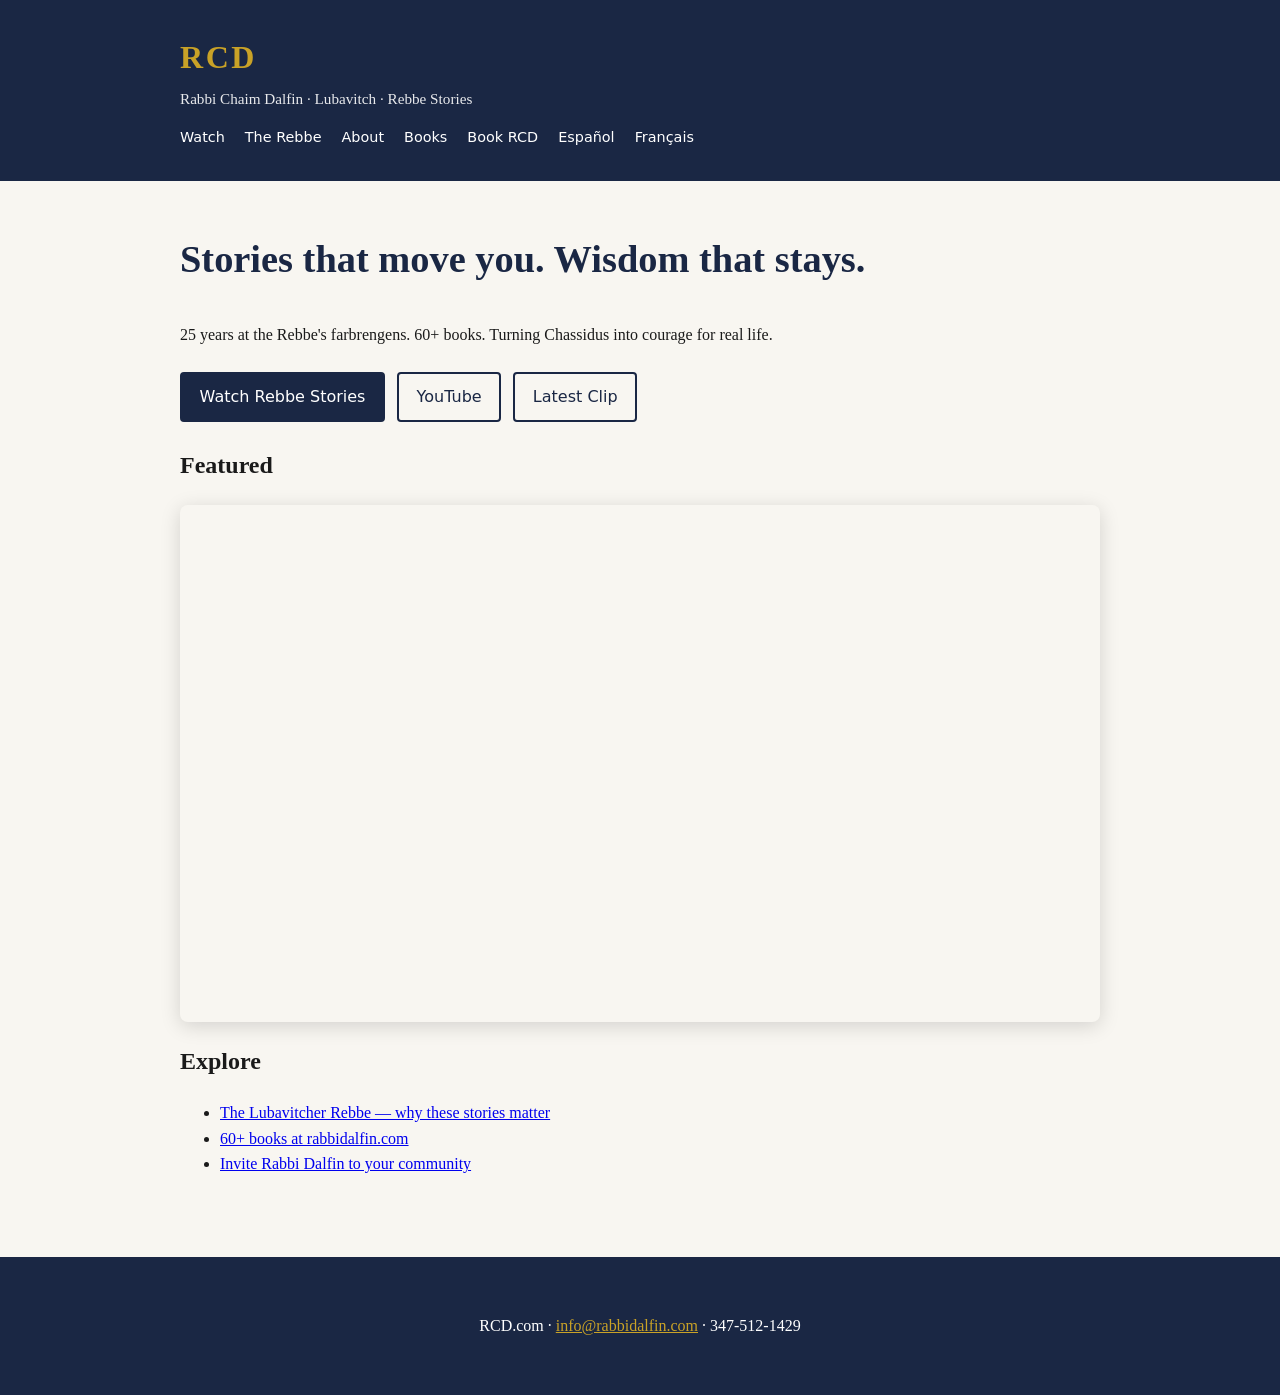
==== about.html @ e17a7317 "Initial RCD.com static site scaffold for Render deployment" ====
<!DOCTYPE html>
<html lang="en">
<head>
  <meta charset="UTF-8">
  <meta name="viewport" content="width=device-width, initial-scale=1">
  <title>RCD | Rabbi Chaim Dalfin — Lubavitch · Rebbe Stories</title>
  <meta name="description" content="Rebbe stories and Chassidus by Rabbi Chaim Dalfin. Watch, learn, book a farbrengen.">
  <link rel="stylesheet" href="/styles.css">
</head>
<body>
  <header class="site-header">
    <div class="wrap">
      <a class="logo" href="/">RCD</a>
      <p class="tagline">Rabbi Chaim Dalfin · Lubavitch · Rebbe Stories</p>
      <nav>
        <a href="/watch.html">Watch</a>
        <a href="/rebbe.html">The Rebbe</a>
        <a href="/about.html">About</a>
        <a href="/books.html">Books</a>
        <a href="/book.html">Book RCD</a>
        <a href="/es.html">Español</a>
        <a href="/fr.html">Français</a>
      </nav>
    </div>
  </header>
  <main class="wrap">
    <section class="hero">
      <h1>Stories that move you. Wisdom that stays.</h1>
      <p>25 years at the Rebbe&apos;s farbrengens. 60+ books. Turning Chassidus into courage for real life.</p>
      <div class="cta-row">
        <a class="btn primary" href="/watch.html">Watch Rebbe Stories</a>
        <a class="btn" href="https://www.youtube.com/@RabbiDalfin" target="_blank" rel="noopener">YouTube</a>
        <a class="btn" href="/clip.html">Latest Clip</a>
      </div>
    </section>
    <section class="embed">
      <h2>Featured</h2>
      <div class="video-wrap">
        <iframe src="https://www.youtube.com/embed/lO8zL2on-t8" title="Rabbi Chaim Dalfin — sample talk" allowfullscreen loading="lazy"></iframe>
      </div>
    </section>
    <section class="links">
      <h2>Explore</h2>
      <ul>
        <li><a href="/rebbe.html">The Lubavitcher Rebbe — why these stories matter</a></li>
        <li><a href="https://www.rabbidalfin.com" target="_blank" rel="noopener">60+ books at rabbidalfin.com</a></li>
        <li><a href="/book.html">Invite Rabbi Dalfin to your community</a></li>
      </ul>
    </section>
  </main>
  <footer class="site-footer">
    <div class="wrap">
      <p>RCD.com · <a href="mailto:info@rabbidalfin.com">info@rabbidalfin.com</a> · 347-512-1429</p>
    </div>
  </footer>
  <script src="/app.js"></script>
</body>
</html>
---- styles.css ----
:root { --navy:#1a2744; --gold:#c9a227; --bg:#f8f6f1; --text:#1a1a1a; }
* { box-sizing:border-box; }
body { margin:0; font-family: Georgia, "Times New Roman", serif; background:var(--bg); color:var(--text); line-height:1.6; }
.wrap { max-width:960px; margin:0 auto; padding:1rem 1.25rem; }
.site-header { background:var(--navy); color:#fff; padding:1rem 0; }
.logo { font-size:2rem; font-weight:bold; color:var(--gold); text-decoration:none; letter-spacing:.08em; }
.tagline { margin:.25rem 0 .75rem; opacity:.9; font-size:.95rem; }
nav a { color:#fff; margin-right:1rem; text-decoration:none; font-family: system-ui, sans-serif; font-size:.9rem; }
nav a:hover { color:var(--gold); }
.hero h1 { font-size:clamp(1.6rem,4vw,2.4rem); color:var(--navy); }
.cta-row { display:flex; flex-wrap:wrap; gap:.75rem; margin:1.5rem 0; }
.btn { display:inline-block; padding:.65rem 1.1rem; border:2px solid var(--navy); color:var(--navy); text-decoration:none; font-family:system-ui,sans-serif; border-radius:4px; }
.btn.primary { background:var(--navy); color:#fff; }
.btn:hover { opacity:.9; }
.video-wrap { position:relative; padding-bottom:56.25%; height:0; overflow:hidden; border-radius:8px; box-shadow:0 4px 20px rgba(0,0,0,.15); }
.video-wrap iframe { position:absolute; top:0; left:0; width:100%; height:100%; border:0; }
.site-footer { background:var(--navy); color:#fff; margin-top:3rem; padding:1.5rem 0; text-align:center; }
.site-footer a { color:var(--gold); }
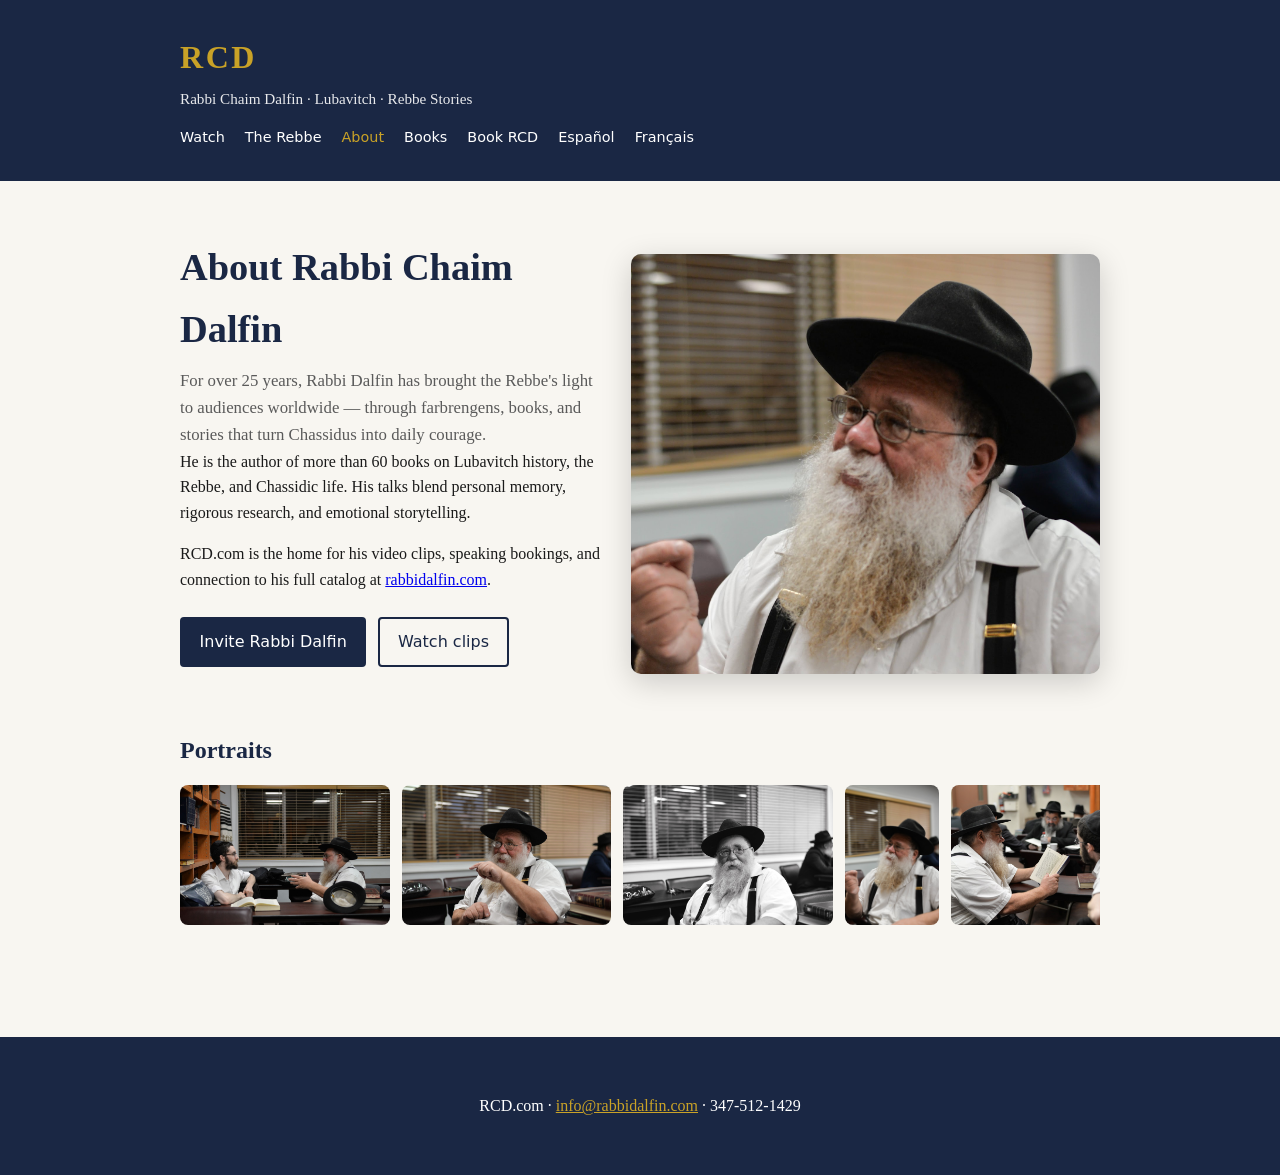
==== commit be746453: "RCD-only site: portraits, clip gallery, and unique pages" ====
--- a/about.html
+++ b/about.html
@@ -3,11 +3,11 @@
 <head>
   <meta charset="UTF-8">
   <meta name="viewport" content="width=device-width, initial-scale=1">
-  <title>RCD | Rabbi Chaim Dalfin — Lubavitch · Rebbe Stories</title>
-  <meta name="description" content="Rebbe stories and Chassidus by Rabbi Chaim Dalfin. Watch, learn, book a farbrengen.">
+  <title>RCD | About Rabbi Chaim Dalfin</title>
+  <meta name="description" content="About Rabbi Chaim Dalfin — author, speaker, and Rebbe storyteller.">
   <link rel="stylesheet" href="/styles.css">
 </head>
-<body>
+<body data-page="about">
   <header class="site-header">
     <div class="wrap">
       <a class="logo" href="/">RCD</a>
@@ -24,28 +24,22 @@
     </div>
   </header>
   <main class="wrap">
-    <section class="hero">
-      <h1>Stories that move you. Wisdom that stays.</h1>
-      <p>25 years at the Rebbe&apos;s farbrengens. 60+ books. Turning Chassidus into courage for real life.</p>
-      <div class="cta-row">
-        <a class="btn primary" href="/watch.html">Watch Rebbe Stories</a>
-        <a class="btn" href="https://www.youtube.com/@RabbiDalfin" target="_blank" rel="noopener">YouTube</a>
-        <a class="btn" href="/clip.html">Latest Clip</a>
+    <section class="hero has-portrait">
+      <div class="prose">
+        <h1>About Rabbi Chaim Dalfin</h1>
+        <p class="lead">For over 25 years, Rabbi Dalfin has brought the Rebbe&apos;s light to audiences worldwide — through farbrengens, books, and stories that turn Chassidus into daily courage.</p>
+        <p>He is the author of more than 60 books on Lubavitch history, the Rebbe, and Chassidic life. His talks blend personal memory, rigorous research, and emotional storytelling.</p>
+        <p>RCD.com is the home for his video clips, speaking bookings, and connection to his full catalog at <a href="https://www.rabbidalfin.com" target="_blank" rel="noopener">rabbidalfin.com</a>.</p>
+        <div class="cta-row">
+          <a class="btn primary" href="/book.html">Invite Rabbi Dalfin</a>
+          <a class="btn" href="/watch.html">Watch clips</a>
+        </div>
       </div>
+      <img class="hero-portrait" data-hero-portrait src="" alt="Rabbi Chaim Dalfin">
     </section>
-    <section class="embed">
-      <h2>Featured</h2>
-      <div class="video-wrap">
-        <iframe src="https://www.youtube.com/embed/lO8zL2on-t8" title="Rabbi Chaim Dalfin — sample talk" allowfullscreen loading="lazy"></iframe>
-      </div>
-    </section>
-    <section class="links">
-      <h2>Explore</h2>
-      <ul>
-        <li><a href="/rebbe.html">The Lubavitcher Rebbe — why these stories matter</a></li>
-        <li><a href="https://www.rabbidalfin.com" target="_blank" rel="noopener">60+ books at rabbidalfin.com</a></li>
-        <li><a href="/book.html">Invite Rabbi Dalfin to your community</a></li>
-      </ul>
+    <section>
+      <h2>Portraits</h2>
+      <div class="portrait-strip" data-portrait-strip></div>
     </section>
   </main>
   <footer class="site-footer">
--- a/styles.css
+++ b/styles.css
@@ -1,18 +1,161 @@
-:root { --navy:#1a2744; --gold:#c9a227; --bg:#f8f6f1; --text:#1a1a1a; }
-* { box-sizing:border-box; }
-body { margin:0; font-family: Georgia, "Times New Roman", serif; background:var(--bg); color:var(--text); line-height:1.6; }
-.wrap { max-width:960px; margin:0 auto; padding:1rem 1.25rem; }
-.site-header { background:var(--navy); color:#fff; padding:1rem 0; }
-.logo { font-size:2rem; font-weight:bold; color:var(--gold); text-decoration:none; letter-spacing:.08em; }
-.tagline { margin:.25rem 0 .75rem; opacity:.9; font-size:.95rem; }
-nav a { color:#fff; margin-right:1rem; text-decoration:none; font-family: system-ui, sans-serif; font-size:.9rem; }
-nav a:hover { color:var(--gold); }
-.hero h1 { font-size:clamp(1.6rem,4vw,2.4rem); color:var(--navy); }
-.cta-row { display:flex; flex-wrap:wrap; gap:.75rem; margin:1.5rem 0; }
-.btn { display:inline-block; padding:.65rem 1.1rem; border:2px solid var(--navy); color:var(--navy); text-decoration:none; font-family:system-ui,sans-serif; border-radius:4px; }
-.btn.primary { background:var(--navy); color:#fff; }
-.btn:hover { opacity:.9; }
-.video-wrap { position:relative; padding-bottom:56.25%; height:0; overflow:hidden; border-radius:8px; box-shadow:0 4px 20px rgba(0,0,0,.15); }
-.video-wrap iframe { position:absolute; top:0; left:0; width:100%; height:100%; border:0; }
-.site-footer { background:var(--navy); color:#fff; margin-top:3rem; padding:1.5rem 0; text-align:center; }
-.site-footer a { color:var(--gold); }
+:root {
+  --navy: #1a2744;
+  --gold: #c9a227;
+  --bg: #f8f6f1;
+  --text: #1a1a1a;
+  --muted: #5a5a5a;
+  --card: #fff;
+}
+* { box-sizing: border-box; }
+body {
+  margin: 0;
+  font-family: Georgia, "Times New Roman", serif;
+  background: var(--bg);
+  color: var(--text);
+  line-height: 1.6;
+}
+.wrap { max-width: 960px; margin: 0 auto; padding: 1rem 1.25rem; }
+.site-header {
+  background: var(--navy);
+  color: #fff;
+  padding: 1rem 0;
+}
+.logo {
+  font-size: 2rem;
+  font-weight: bold;
+  color: var(--gold);
+  text-decoration: none;
+  letter-spacing: .08em;
+}
+.tagline { margin: .25rem 0 .75rem; opacity: .9; font-size: .95rem; }
+nav a {
+  color: #fff;
+  margin-right: 1rem;
+  text-decoration: none;
+  font-family: system-ui, sans-serif;
+  font-size: .9rem;
+}
+nav a:hover, nav a.active { color: var(--gold); }
+.hero { display: grid; gap: 1.5rem; align-items: center; }
+@media (min-width: 720px) {
+  .hero.has-portrait { grid-template-columns: 1fr 1.1fr; }
+}
+.hero h1 { font-size: clamp(1.6rem, 4vw, 2.4rem); color: var(--navy); margin: 0 0 .5rem; }
+.hero p.lead { font-size: 1.05rem; color: var(--muted); margin: 0; }
+.hero-portrait {
+  width: 100%;
+  max-height: 420px;
+  object-fit: cover;
+  border-radius: 10px;
+  box-shadow: 0 8px 30px rgba(0,0,0,.18);
+}
+.cta-row { display: flex; flex-wrap: wrap; gap: .75rem; margin: 1.5rem 0; }
+.btn {
+  display: inline-block;
+  padding: .65rem 1.1rem;
+  border: 2px solid var(--navy);
+  color: var(--navy);
+  text-decoration: none;
+  font-family: system-ui, sans-serif;
+  border-radius: 4px;
+  background: transparent;
+  cursor: pointer;
+}
+.btn.primary { background: var(--navy); color: #fff; }
+.btn:hover { opacity: .9; }
+section { margin: 2.5rem 0; }
+section h2 { color: var(--navy); margin-bottom: 1rem; }
+.clip-grid {
+  display: grid;
+  grid-template-columns: repeat(auto-fill, minmax(260px, 1fr));
+  gap: 1.25rem;
+}
+.clip-card {
+  background: var(--card);
+  border-radius: 10px;
+  overflow: hidden;
+  box-shadow: 0 4px 18px rgba(0,0,0,.08);
+  text-decoration: none;
+  color: inherit;
+  transition: transform .15s;
+}
+.clip-card:hover { transform: translateY(-2px); }
+.clip-thumb {
+  position: relative;
+  padding-bottom: 177%;
+  background: #111;
+  overflow: hidden;
+}
+.clip-thumb video,
+.clip-thumb iframe,
+.clip-thumb img {
+  position: absolute;
+  inset: 0;
+  width: 100%;
+  height: 100%;
+  object-fit: cover;
+  border: 0;
+}
+.clip-body { padding: 1rem; }
+.clip-body h3 { margin: 0 0 .35rem; font-size: 1.05rem; color: var(--navy); }
+.clip-body p { margin: 0; font-size: .92rem; color: var(--muted); }
+.portrait-strip {
+  display: flex;
+  gap: .75rem;
+  overflow-x: auto;
+  padding-bottom: .5rem;
+}
+.portrait-strip img {
+  height: 140px;
+  width: auto;
+  border-radius: 8px;
+  flex: 0 0 auto;
+}
+.video-wrap {
+  position: relative;
+  padding-bottom: 56.25%;
+  height: 0;
+  overflow: hidden;
+  border-radius: 8px;
+  box-shadow: 0 4px 20px rgba(0,0,0,.15);
+  background: #000;
+}
+.video-wrap iframe,
+.video-wrap video {
+  position: absolute;
+  top: 0; left: 0;
+  width: 100%; height: 100%;
+  border: 0;
+}
+.video-wrap.vertical { padding-bottom: 177%; max-width: 360px; margin: 0 auto; }
+.prose { max-width: 42rem; }
+.prose p { margin: 0 0 1rem; }
+.link-list { list-style: none; padding: 0; }
+.link-list li { margin: .65rem 0; }
+.link-list a { color: var(--navy); font-weight: 600; }
+.book-grid {
+  display: grid;
+  grid-template-columns: repeat(auto-fill, minmax(220px, 1fr));
+  gap: 1rem;
+}
+.book-card {
+  background: var(--card);
+  padding: 1.25rem;
+  border-radius: 8px;
+  box-shadow: 0 2px 12px rgba(0,0,0,.06);
+}
+.book-card h3 { margin-top: 0; color: var(--navy); }
+.contact-box {
+  background: var(--card);
+  padding: 1.5rem;
+  border-radius: 8px;
+  border-left: 4px solid var(--gold);
+}
+.site-footer {
+  background: var(--navy);
+  color: #fff;
+  margin-top: 3rem;
+  padding: 1.5rem 0;
+  text-align: center;
+}
+.site-footer a { color: var(--gold); }
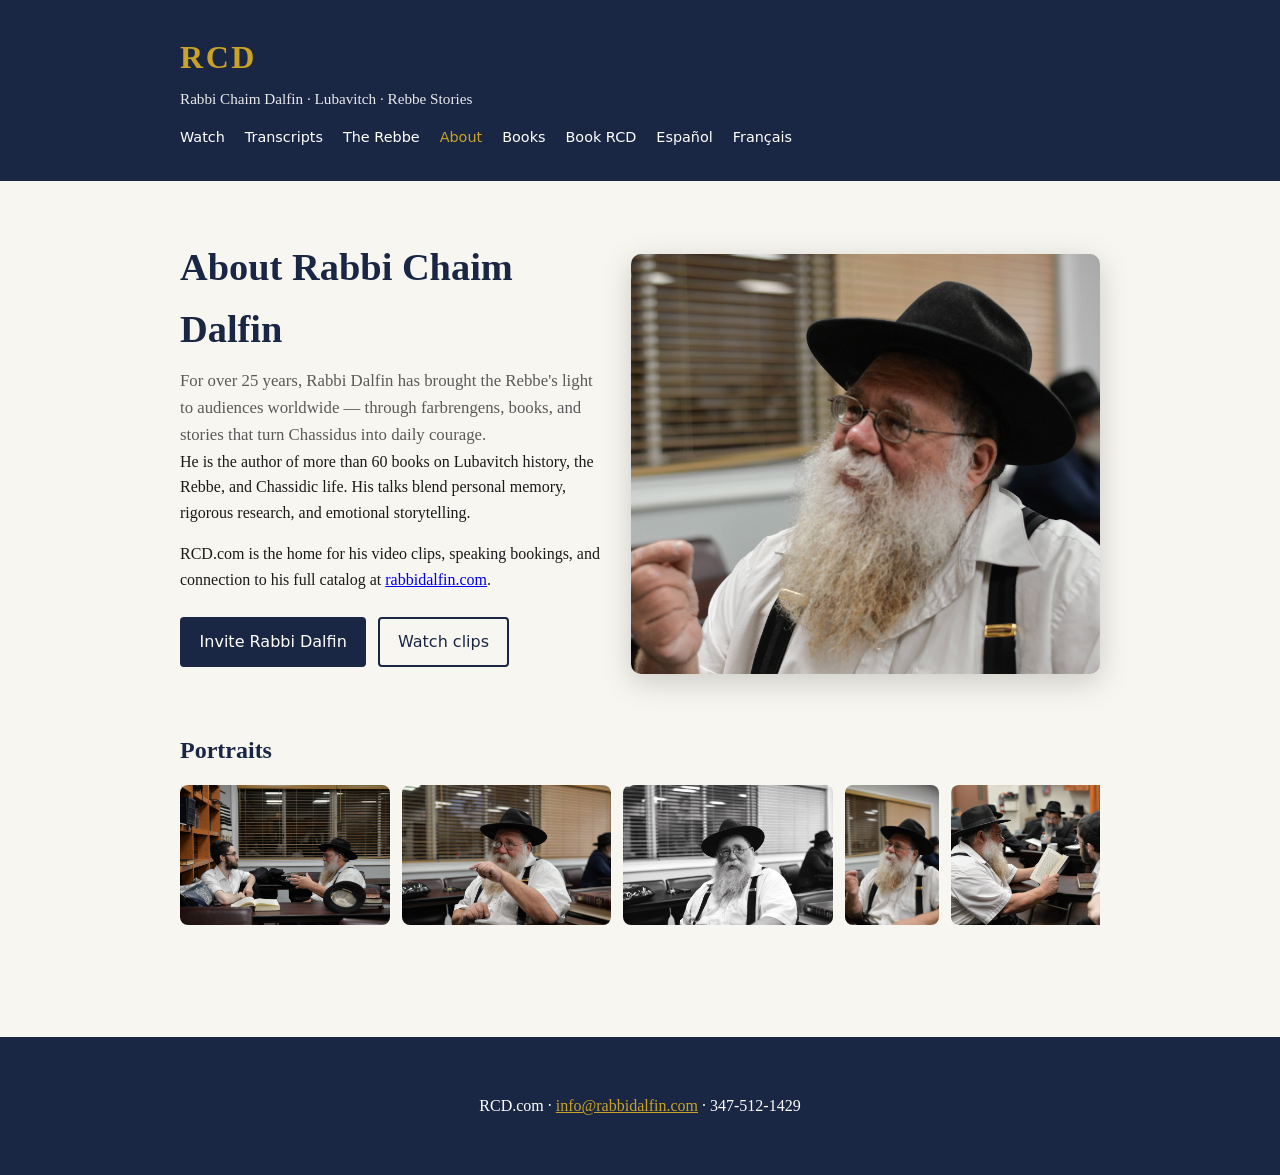
==== commit ffb4d6e7: "Add full video transcripts with timestamps and YouTube links. Self-contained transcript data, listin" ====
--- a/about.html
+++ b/about.html
@@ -14,6 +14,7 @@
       <p class="tagline">Rabbi Chaim Dalfin · Lubavitch · Rebbe Stories</p>
       <nav>
         <a href="/watch.html">Watch</a>
+        <a href="/transcripts.html">Transcripts</a>
         <a href="/rebbe.html">The Rebbe</a>
         <a href="/about.html">About</a>
         <a href="/books.html">Books</a>
--- a/styles.css
+++ b/styles.css
@@ -88,13 +88,18 @@
 }
 .clip-thumb video,
 .clip-thumb iframe,
-.clip-thumb img {
+.clip-thumb img,
+.clip-thumb-poster {
   position: absolute;
   inset: 0;
   width: 100%;
   height: 100%;
   object-fit: cover;
   border: 0;
+}
+.clip-thumb-poster {
+  background-size: cover;
+  background-position: center top;
 }
 .clip-body { padding: 1rem; }
 .clip-body h3 { margin: 0 0 .35rem; font-size: 1.05rem; color: var(--navy); }
@@ -159,3 +164,57 @@
   text-align: center;
 }
 .site-footer a { color: var(--gold); }
+.transcript-list li {
+  background: var(--card);
+  padding: 1rem 1.25rem;
+  border-radius: 8px;
+  box-shadow: 0 2px 12px rgba(0,0,0,.06);
+}
+.transcript-list a { font-size: 1.05rem; }
+.transcript-meta {
+  display: block;
+  margin-top: .35rem;
+  font-size: .88rem;
+  color: var(--muted);
+  font-family: system-ui, sans-serif;
+}
+.transcript-meta a { color: var(--navy); font-weight: 500; }
+.transcript-body {
+  margin-top: 1.5rem;
+  background: var(--card);
+  border-radius: 8px;
+  padding: 1rem;
+  box-shadow: 0 2px 12px rgba(0,0,0,.06);
+}
+.transcript-line {
+  display: grid;
+  grid-template-columns: 4.5rem 1fr;
+  gap: .75rem;
+  padding: .65rem 0;
+  border-bottom: 1px solid rgba(26,39,68,.08);
+}
+.transcript-line:last-child { border-bottom: 0; }
+.transcript-time {
+  font-family: ui-monospace, "Cascadia Code", "Segoe UI Mono", monospace;
+  font-size: .78rem;
+  color: var(--gold);
+  background: var(--navy);
+  padding: .2rem .35rem;
+  border-radius: 3px;
+  white-space: nowrap;
+  align-self: start;
+  line-height: 1.4;
+}
+.transcript-text {
+  margin: 0;
+  font-size: .95rem;
+  word-break: break-word;
+}
+.transcript-loading { color: var(--muted); }
+@media (max-width: 480px) {
+  .transcript-line {
+    grid-template-columns: 1fr;
+    gap: .35rem;
+  }
+  .transcript-time { width: fit-content; }
+}
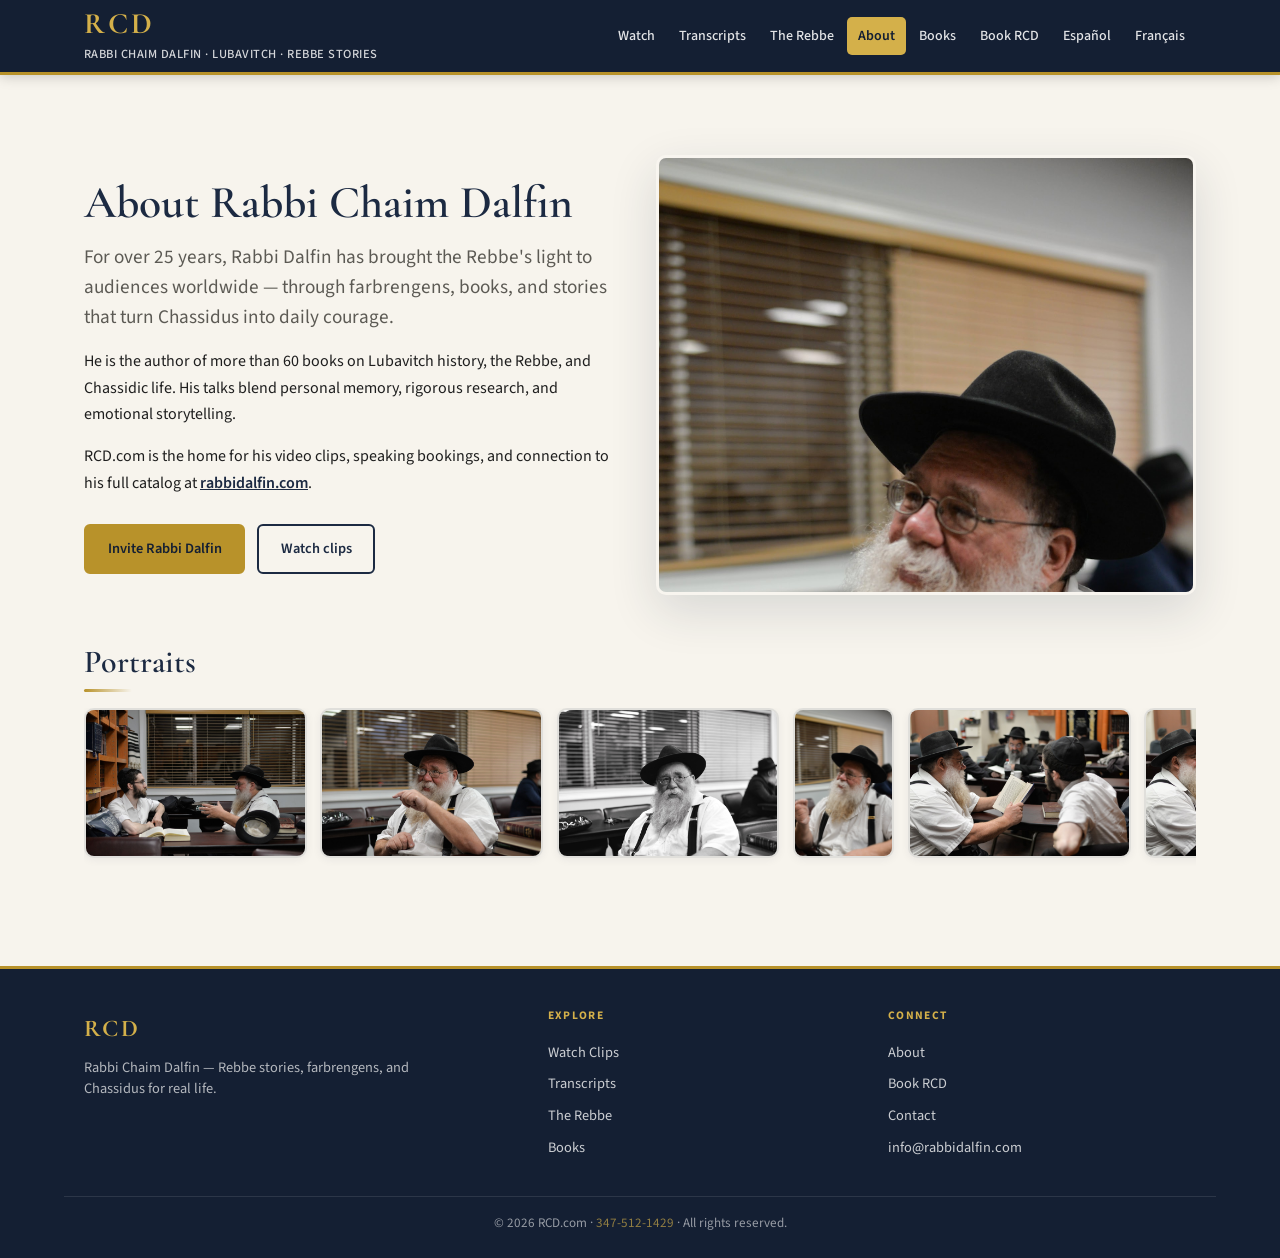
==== commit c1c46a60: "Phase 2 design upgrade: professional Torah-education site styling. Refined typography, header/nav, h" ====
--- a/about.html
+++ b/about.html
@@ -5,14 +5,21 @@
   <meta name="viewport" content="width=device-width, initial-scale=1">
   <title>RCD | About Rabbi Chaim Dalfin</title>
   <meta name="description" content="About Rabbi Chaim Dalfin — author, speaker, and Rebbe storyteller.">
+  <link rel="preconnect" href="https://fonts.googleapis.com">
+  <link rel="preconnect" href="https://fonts.gstatic.com" crossorigin>
   <link rel="stylesheet" href="/styles.css">
 </head>
 <body data-page="about">
   <header class="site-header">
-    <div class="wrap">
-      <a class="logo" href="/">RCD</a>
+    <div class="wrap header-inner">
+      <div class="header-brand">
+        <a class="logo" href="/">RCD</a>
       <p class="tagline">Rabbi Chaim Dalfin · Lubavitch · Rebbe Stories</p>
-      <nav>
+      </div>
+      <button class="nav-toggle" type="button" aria-label="Toggle navigation" aria-expanded="false">
+        <span></span><span></span><span></span>
+      </button>
+      <nav class="site-nav">
         <a href="/watch.html">Watch</a>
         <a href="/transcripts.html">Transcripts</a>
         <a href="/rebbe.html">The Rebbe</a>
@@ -44,8 +51,28 @@
     </section>
   </main>
   <footer class="site-footer">
-    <div class="wrap">
-      <p>RCD.com · <a href="mailto:info@rabbidalfin.com">info@rabbidalfin.com</a> · 347-512-1429</p>
+    <div class="wrap footer-grid">
+      <div class="footer-brand">
+        <span class="logo-footer">RCD</span>
+        <p>Rabbi Chaim Dalfin — Rebbe stories, farbrengens, and Chassidus for real life.</p>
+      </div>
+      <div class="footer-col">
+        <h4>Explore</h4>
+        <a href="/watch.html">Watch Clips</a>
+        <a href="/transcripts.html">Transcripts</a>
+        <a href="/rebbe.html">The Rebbe</a>
+        <a href="/books.html">Books</a>
+      </div>
+      <div class="footer-col">
+        <h4>Connect</h4>
+        <a href="/about.html">About</a>
+        <a href="/book.html">Book RCD</a>
+        <a href="/contact.html">Contact</a>
+        <a href="mailto:info@rabbidalfin.com">info@rabbidalfin.com</a>
+      </div>
+    </div>
+    <div class="footer-bottom wrap">
+      <p>© 2026 RCD.com · <a href="tel:+13475121429">347-512-1429</a> · All rights reserved.</p>
     </div>
   </footer>
   <script src="/app.js"></script>
--- a/styles.css
+++ b/styles.css
@@ -1,91 +1,354 @@
+@import url('https://fonts.googleapis.com/css2?family=Cormorant+Garamond:ital,wght@0,500;0,600;0,700;1,500&family=Source+Sans+3:ital,wght@0,400;0,500;0,600;0,700;1,400&display=swap');
+
 :root {
-  --navy: #1a2744;
-  --gold: #c9a227;
-  --bg: #f8f6f1;
-  --text: #1a1a1a;
-  --muted: #5a5a5a;
+  --navy: #1c2a42;
+  --navy-deep: #141f33;
+  --gold: #b8922a;
+  --gold-light: #d4b04a;
+  --bg: #f7f4ed;
+  --bg-warm: #efe9dc;
+  --text: #1e1e1e;
+  --muted: #5c5a54;
   --card: #fff;
-}
-* { box-sizing: border-box; }
+  --border: rgba(28, 42, 66, 0.1);
+  --shadow-sm: 0 2px 8px rgba(28, 42, 66, 0.06);
+  --shadow-md: 0 8px 28px rgba(28, 42, 66, 0.1);
+  --shadow-lg: 0 16px 48px rgba(28, 42, 66, 0.14);
+  --radius: 10px;
+  --radius-lg: 14px;
+  --font-serif: 'Cormorant Garamond', Georgia, 'Times New Roman', serif;
+  --font-sans: 'Source Sans 3', system-ui, -apple-system, 'Segoe UI', sans-serif;
+  --header-h: 4.5rem;
+  --wrap: 72rem;
+}
+
+*, *::before, *::after { box-sizing: border-box; }
+
+html { scroll-behavior: smooth; }
+
 body {
   margin: 0;
-  font-family: Georgia, "Times New Roman", serif;
+  font-family: var(--font-sans);
   background: var(--bg);
   color: var(--text);
-  line-height: 1.6;
-}
-.wrap { max-width: 960px; margin: 0 auto; padding: 1rem 1.25rem; }
+  line-height: 1.65;
+  font-size: 1rem;
+  -webkit-font-smoothing: antialiased;
+}
+
+img { max-width: 100%; height: auto; display: block; }
+
+.wrap {
+  max-width: var(--wrap);
+  margin: 0 auto;
+  padding: 0 1.25rem;
+}
+
+/* Header */
 .site-header {
-  background: var(--navy);
+  position: sticky;
+  top: 0;
+  z-index: 100;
+  background: var(--navy-deep);
   color: #fff;
-  padding: 1rem 0;
-}
+  border-bottom: 3px solid var(--gold);
+  box-shadow: 0 2px 12px rgba(0, 0, 0, 0.18);
+}
+
+.header-inner {
+  display: flex;
+  align-items: center;
+  justify-content: space-between;
+  gap: 1rem;
+  min-height: var(--header-h);
+  padding-top: 0.5rem;
+  padding-bottom: 0.5rem;
+}
+
+.header-brand { flex: 1; min-width: 0; }
+
 .logo {
-  font-size: 2rem;
-  font-weight: bold;
+  display: inline-block;
+  font-family: var(--font-serif);
+  font-size: 1.85rem;
+  font-weight: 700;
+  color: var(--gold-light);
+  text-decoration: none;
+  letter-spacing: 0.12em;
+  line-height: 1.1;
+}
+
+.logo:hover { color: #fff; }
+
+.tagline {
+  margin: 0.15rem 0 0;
+  opacity: 0.82;
+  font-size: 0.78rem;
+  font-weight: 500;
+  letter-spacing: 0.04em;
+  text-transform: uppercase;
+  white-space: nowrap;
+  overflow: hidden;
+  text-overflow: ellipsis;
+}
+
+.nav-toggle {
+  display: none;
+  flex-direction: column;
+  justify-content: center;
+  gap: 5px;
+  width: 2.5rem;
+  height: 2.5rem;
+  padding: 0.4rem;
+  border: 1px solid rgba(255, 255, 255, 0.25);
+  border-radius: 6px;
+  background: transparent;
+  cursor: pointer;
+  flex-shrink: 0;
+}
+
+.nav-toggle span {
+  display: block;
+  height: 2px;
+  background: #fff;
+  border-radius: 1px;
+  transition: transform 0.2s, opacity 0.2s;
+}
+
+.nav-toggle[aria-expanded="true"] span:nth-child(1) {
+  transform: translateY(7px) rotate(45deg);
+}
+.nav-toggle[aria-expanded="true"] span:nth-child(2) { opacity: 0; }
+.nav-toggle[aria-expanded="true"] span:nth-child(3) {
+  transform: translateY(-7px) rotate(-45deg);
+}
+
+.site-nav {
+  display: flex;
+  flex-wrap: wrap;
+  align-items: center;
+  gap: 0.15rem 0.1rem;
+}
+
+.site-nav a,
+nav a {
+  color: rgba(255, 255, 255, 0.88);
+  padding: 0.45rem 0.7rem;
+  text-decoration: none;
+  font-size: 0.875rem;
+  font-weight: 500;
+  border-radius: 5px;
+  transition: color 0.15s, background 0.15s;
+  white-space: nowrap;
+}
+
+.site-nav a:hover,
+nav a:hover {
+  color: var(--gold-light);
+  background: rgba(255, 255, 255, 0.06);
+}
+
+.site-nav a.active,
+nav a.active {
+  color: var(--navy-deep);
+  background: var(--gold-light);
+  font-weight: 600;
+}
+
+main.wrap { padding-top: 2rem; padding-bottom: 3rem; }
+
+h1, h2, h3, h4 {
+  font-family: var(--font-serif);
+  font-weight: 600;
+  line-height: 1.2;
+  color: var(--navy);
+}
+
+h1 { font-size: clamp(2rem, 5vw, 2.85rem); margin: 0 0 0.75rem; }
+h2 { font-size: clamp(1.5rem, 3.5vw, 2rem); margin: 0 0 1rem; }
+h3 { font-size: 1.2rem; margin: 0 0 0.35rem; }
+
+.lead {
+  font-size: clamp(1.05rem, 2.5vw, 1.2rem);
+  color: var(--muted);
+  margin: 0;
+  line-height: 1.55;
+  max-width: 38rem;
+}
+
+.section-label {
+  display: inline-block;
+  font-family: var(--font-sans);
+  font-size: 0.72rem;
+  font-weight: 700;
+  letter-spacing: 0.14em;
+  text-transform: uppercase;
   color: var(--gold);
-  text-decoration: none;
-  letter-spacing: .08em;
-}
-.tagline { margin: .25rem 0 .75rem; opacity: .9; font-size: .95rem; }
-nav a {
+  margin-bottom: 0.5rem;
+}
+
+section { margin: 3rem 0; }
+
+section > h2 {
+  position: relative;
+  padding-bottom: 0.65rem;
+}
+
+section > h2::after {
+  content: '';
+  position: absolute;
+  left: 0;
+  bottom: 0;
+  width: 3rem;
+  height: 3px;
+  background: linear-gradient(90deg, var(--gold), transparent);
+  border-radius: 2px;
+}
+
+.page-hero,
+.hero { display: grid; gap: 2rem; align-items: center; }
+
+.page-hero {
+  background: linear-gradient(135deg, var(--navy-deep) 0%, var(--navy) 55%, #2a3f5f 100%);
   color: #fff;
-  margin-right: 1rem;
-  text-decoration: none;
-  font-family: system-ui, sans-serif;
-  font-size: .9rem;
-}
-nav a:hover, nav a.active { color: var(--gold); }
-.hero { display: grid; gap: 1.5rem; align-items: center; }
-@media (min-width: 720px) {
-  .hero.has-portrait { grid-template-columns: 1fr 1.1fr; }
-}
-.hero h1 { font-size: clamp(1.6rem, 4vw, 2.4rem); color: var(--navy); margin: 0 0 .5rem; }
-.hero p.lead { font-size: 1.05rem; color: var(--muted); margin: 0; }
+  border-radius: var(--radius-lg);
+  padding: clamp(2rem, 5vw, 3.5rem);
+  margin-bottom: 1rem;
+  box-shadow: var(--shadow-lg);
+  position: relative;
+  overflow: hidden;
+}
+
+.page-hero::before {
+  content: '';
+  position: absolute;
+  inset: 0;
+  background: radial-gradient(ellipse at 80% 20%, rgba(184, 146, 42, 0.15) 0%, transparent 60%);
+  pointer-events: none;
+}
+
+.page-hero > * { position: relative; z-index: 1; }
+.page-hero h1, .page-hero .lead { color: #fff; }
+.page-hero .lead { opacity: 0.9; max-width: 36rem; }
+.home-hero { margin-top: 0.5rem; }
+
+@media (min-width: 768px) {
+  .hero.has-portrait,
+  .page-hero.has-portrait { grid-template-columns: 1fr 1fr; }
+}
+
+.hero h1 { color: var(--navy); }
+.hero p.lead { color: var(--muted); }
+
 .hero-portrait {
   width: 100%;
-  max-height: 420px;
+  max-height: 440px;
   object-fit: cover;
-  border-radius: 10px;
-  box-shadow: 0 8px 30px rgba(0,0,0,.18);
-}
-.cta-row { display: flex; flex-wrap: wrap; gap: .75rem; margin: 1.5rem 0; }
+  object-position: center top;
+  border-radius: var(--radius);
+  box-shadow: var(--shadow-lg);
+  border: 3px solid rgba(255, 255, 255, 0.12);
+}
+
+.page-hero .hero-portrait { border-color: rgba(184, 146, 42, 0.35); }
+
+.hero-eyebrow {
+  font-size: 0.75rem;
+  font-weight: 700;
+  letter-spacing: 0.16em;
+  text-transform: uppercase;
+  color: var(--gold-light);
+  margin: 0 0 0.75rem;
+}
+
+.cta-row {
+  display: flex;
+  flex-wrap: wrap;
+  gap: 0.75rem;
+  margin: 1.75rem 0 0;
+}
+
 .btn {
-  display: inline-block;
-  padding: .65rem 1.1rem;
+  display: inline-flex;
+  align-items: center;
+  justify-content: center;
+  padding: 0.7rem 1.35rem;
   border: 2px solid var(--navy);
   color: var(--navy);
   text-decoration: none;
-  font-family: system-ui, sans-serif;
-  border-radius: 4px;
+  font-family: var(--font-sans);
+  font-size: 0.9rem;
+  font-weight: 600;
+  border-radius: 6px;
   background: transparent;
   cursor: pointer;
-}
-.btn.primary { background: var(--navy); color: #fff; }
-.btn:hover { opacity: .9; }
-section { margin: 2.5rem 0; }
-section h2 { color: var(--navy); margin-bottom: 1rem; }
+  transition: background 0.15s, color 0.15s, border-color 0.15s, transform 0.1s;
+}
+
+.btn:hover {
+  background: var(--navy);
+  color: #fff;
+  transform: translateY(-1px);
+}
+
+.btn.primary {
+  background: var(--gold);
+  border-color: var(--gold);
+  color: var(--navy-deep);
+}
+
+.btn.primary:hover {
+  background: var(--gold-light);
+  border-color: var(--gold-light);
+  color: var(--navy-deep);
+}
+
+.page-hero .btn { border-color: rgba(255, 255, 255, 0.5); color: #fff; }
+.page-hero .btn:hover { background: rgba(255, 255, 255, 0.12); border-color: #fff; color: #fff; }
+.page-hero .btn.primary { background: var(--gold); border-color: var(--gold); color: var(--navy-deep); }
+.page-hero .btn.primary:hover { background: var(--gold-light); border-color: var(--gold-light); }
+
+.featured-section {
+  background: var(--card);
+  border-radius: var(--radius-lg);
+  padding: clamp(1.25rem, 3vw, 2rem);
+  box-shadow: var(--shadow-md);
+  border: 1px solid var(--border);
+}
+
+.featured-section h2 { margin-top: 0; }
+
 .clip-grid {
   display: grid;
-  grid-template-columns: repeat(auto-fill, minmax(260px, 1fr));
-  gap: 1.25rem;
-}
+  grid-template-columns: repeat(auto-fill, minmax(240px, 1fr));
+  gap: 1.5rem;
+}
+
 .clip-card {
   background: var(--card);
-  border-radius: 10px;
+  border-radius: var(--radius);
   overflow: hidden;
-  box-shadow: 0 4px 18px rgba(0,0,0,.08);
+  box-shadow: var(--shadow-sm);
+  border: 1px solid var(--border);
   text-decoration: none;
   color: inherit;
-  transition: transform .15s;
-}
-.clip-card:hover { transform: translateY(-2px); }
+  transition: transform 0.2s, box-shadow 0.2s;
+  display: flex;
+  flex-direction: column;
+}
+
+.clip-card:hover {
+  transform: translateY(-4px);
+  box-shadow: var(--shadow-md);
+}
+
 .clip-thumb {
   position: relative;
   padding-bottom: 177%;
-  background: #111;
+  background: var(--navy-deep);
   overflow: hidden;
 }
+
 .clip-thumb video,
 .clip-thumb iframe,
 .clip-thumb img,
@@ -97,124 +360,372 @@
   object-fit: cover;
   border: 0;
 }
+
 .clip-thumb-poster {
   background-size: cover;
   background-position: center top;
 }
-.clip-body { padding: 1rem; }
-.clip-body h3 { margin: 0 0 .35rem; font-size: 1.05rem; color: var(--navy); }
-.clip-body p { margin: 0; font-size: .92rem; color: var(--muted); }
-.portrait-strip {
+
+.clip-thumb::after {
+  content: '';
+  position: absolute;
+  inset: 0;
+  background: linear-gradient(to top, rgba(20, 31, 51, 0.55) 0%, transparent 50%);
+  pointer-events: none;
+}
+
+.clip-card:hover .clip-thumb::after {
+  background: linear-gradient(to top, rgba(20, 31, 51, 0.7) 0%, rgba(20, 31, 51, 0.1) 100%);
+}
+
+.clip-play {
+  position: absolute;
+  top: 50%;
+  left: 50%;
+  transform: translate(-50%, -50%);
+  width: 3rem;
+  height: 3rem;
+  background: rgba(255, 255, 255, 0.92);
+  border-radius: 50%;
   display: flex;
-  gap: .75rem;
-  overflow-x: auto;
-  padding-bottom: .5rem;
-}
-.portrait-strip img {
-  height: 140px;
-  width: auto;
-  border-radius: 8px;
-  flex: 0 0 auto;
-}
+  align-items: center;
+  justify-content: center;
+  box-shadow: 0 4px 16px rgba(0, 0, 0, 0.25);
+  pointer-events: none;
+  transition: transform 0.2s, background 0.2s;
+  z-index: 2;
+}
+
+.clip-play::before {
+  content: '';
+  display: block;
+  width: 0;
+  height: 0;
+  margin-left: 4px;
+  border-style: solid;
+  border-width: 8px 0 8px 14px;
+  border-color: transparent transparent transparent var(--navy);
+}
+
+.clip-card:hover .clip-play {
+  transform: translate(-50%, -50%) scale(1.08);
+  background: var(--gold-light);
+}
+
+.clip-body {
+  padding: 1.1rem 1.15rem 1.25rem;
+  flex: 1;
+  display: flex;
+  flex-direction: column;
+}
+
+.clip-body h3 {
+  margin: 0 0 0.4rem;
+  font-size: 1.15rem;
+  color: var(--navy);
+  line-height: 1.3;
+}
+
+.clip-body p {
+  margin: 0;
+  font-size: 0.9rem;
+  color: var(--muted);
+  line-height: 1.45;
+  flex: 1;
+}
+
 .video-wrap {
   position: relative;
-  padding-bottom: 56.25%;
-  height: 0;
+  width: 100%;
+  aspect-ratio: 16 / 9;
   overflow: hidden;
-  border-radius: 8px;
-  box-shadow: 0 4px 20px rgba(0,0,0,.15);
+  border-radius: var(--radius);
+  box-shadow: var(--shadow-md);
   background: #000;
 }
+
 .video-wrap iframe,
 .video-wrap video {
   position: absolute;
-  top: 0; left: 0;
-  width: 100%; height: 100%;
+  inset: 0;
+  width: 100%;
+  height: 100%;
   border: 0;
 }
-.video-wrap.vertical { padding-bottom: 177%; max-width: 360px; margin: 0 auto; }
+
+.video-wrap.vertical {
+  aspect-ratio: 9 / 16;
+  max-width: 380px;
+  margin: 1.5rem auto;
+}
+
+.video-wrap video::cue {
+  background: rgba(28, 42, 66, 0.88);
+  color: #fff;
+  font-family: var(--font-sans);
+  font-size: clamp(0.85rem, 3.2vw, 1.05rem);
+  line-height: 1.35;
+  padding: 0.15em 0.4em;
+}
+
+.video-wrap video::-webkit-media-text-track-display {
+  transform: translateY(-0.5em);
+}
+
+.clip-page-header {
+  text-align: center;
+  max-width: 40rem;
+  margin: 0 auto 1.5rem;
+}
+
+.clip-page-header h1 { margin-bottom: 0.5rem; }
+
 .prose { max-width: 42rem; }
 .prose p { margin: 0 0 1rem; }
-.link-list { list-style: none; padding: 0; }
-.link-list li { margin: .65rem 0; }
-.link-list a { color: var(--navy); font-weight: 600; }
+.prose a { color: var(--navy); font-weight: 600; }
+.prose a:hover { color: var(--gold); }
+
+.link-list { list-style: none; padding: 0; margin: 0; }
+.link-list li { margin: 0.75rem 0; }
+.link-list a {
+  color: var(--navy);
+  font-weight: 600;
+  text-decoration: none;
+  font-family: var(--font-serif);
+  font-size: 1.15rem;
+}
+.link-list a:hover { color: var(--gold); }
+
 .book-grid {
   display: grid;
   grid-template-columns: repeat(auto-fill, minmax(220px, 1fr));
-  gap: 1rem;
-}
+  gap: 1.25rem;
+}
+
 .book-card {
   background: var(--card);
-  padding: 1.25rem;
-  border-radius: 8px;
-  box-shadow: 0 2px 12px rgba(0,0,0,.06);
-}
+  padding: 1.5rem;
+  border-radius: var(--radius);
+  box-shadow: var(--shadow-sm);
+  border: 1px solid var(--border);
+  border-top: 3px solid var(--gold);
+  transition: box-shadow 0.2s;
+}
+
+.book-card:hover { box-shadow: var(--shadow-md); }
 .book-card h3 { margin-top: 0; color: var(--navy); }
+.book-card p { margin: 0; font-size: 0.92rem; color: var(--muted); }
+
 .contact-box {
   background: var(--card);
-  padding: 1.5rem;
-  border-radius: 8px;
+  padding: 1.75rem;
+  border-radius: var(--radius);
+  box-shadow: var(--shadow-sm);
+  border: 1px solid var(--border);
   border-left: 4px solid var(--gold);
 }
-.site-footer {
-  background: var(--navy);
-  color: #fff;
-  margin-top: 3rem;
-  padding: 1.5rem 0;
-  text-align: center;
-}
-.site-footer a { color: var(--gold); }
+
+.contact-box p { margin: 0.5rem 0; }
+.contact-box a { color: var(--navy); font-weight: 600; }
+
+.portrait-strip {
+  display: flex;
+  gap: 0.85rem;
+  overflow-x: auto;
+  padding-bottom: 0.75rem;
+  scroll-snap-type: x mandatory;
+}
+
+.portrait-strip img {
+  height: 150px;
+  width: auto;
+  border-radius: var(--radius);
+  flex: 0 0 auto;
+  scroll-snap-align: start;
+  box-shadow: var(--shadow-sm);
+  border: 2px solid var(--border);
+}
+
 .transcript-list li {
   background: var(--card);
-  padding: 1rem 1.25rem;
-  border-radius: 8px;
-  box-shadow: 0 2px 12px rgba(0,0,0,.06);
-}
-.transcript-list a { font-size: 1.05rem; }
+  padding: 1.15rem 1.35rem;
+  border-radius: var(--radius);
+  box-shadow: var(--shadow-sm);
+  border: 1px solid var(--border);
+  transition: box-shadow 0.15s;
+}
+
+.transcript-list li:hover { box-shadow: var(--shadow-md); }
+.transcript-list a { font-size: 1.1rem; }
+
 .transcript-meta {
   display: block;
-  margin-top: .35rem;
-  font-size: .88rem;
+  margin-top: 0.35rem;
+  font-size: 0.85rem;
   color: var(--muted);
-  font-family: system-ui, sans-serif;
-}
+}
+
 .transcript-meta a { color: var(--navy); font-weight: 500; }
+
 .transcript-body {
   margin-top: 1.5rem;
   background: var(--card);
-  border-radius: 8px;
-  padding: 1rem;
-  box-shadow: 0 2px 12px rgba(0,0,0,.06);
-}
+  border-radius: var(--radius-lg);
+  padding: 1.25rem;
+  box-shadow: var(--shadow-sm);
+  border: 1px solid var(--border);
+}
+
 .transcript-line {
   display: grid;
   grid-template-columns: 4.5rem 1fr;
-  gap: .75rem;
-  padding: .65rem 0;
-  border-bottom: 1px solid rgba(26,39,68,.08);
-}
+  gap: 0.75rem;
+  padding: 0.7rem 0;
+  border-bottom: 1px solid var(--border);
+}
+
 .transcript-line:last-child { border-bottom: 0; }
+
 .transcript-time {
-  font-family: ui-monospace, "Cascadia Code", "Segoe UI Mono", monospace;
-  font-size: .78rem;
-  color: var(--gold);
+  font-family: ui-monospace, 'Cascadia Code', 'Segoe UI Mono', monospace;
+  font-size: 0.75rem;
+  color: #fff;
   background: var(--navy);
-  padding: .2rem .35rem;
-  border-radius: 3px;
+  padding: 0.25rem 0.4rem;
+  border-radius: 4px;
   white-space: nowrap;
   align-self: start;
   line-height: 1.4;
 }
+
 .transcript-text {
   margin: 0;
-  font-size: .95rem;
+  font-size: 0.95rem;
   word-break: break-word;
 }
+
 .transcript-loading { color: var(--muted); }
-@media (max-width: 480px) {
+
+.site-footer {
+  background: var(--navy-deep);
+  color: rgba(255, 255, 255, 0.85);
+  margin-top: 0;
+  border-top: 3px solid var(--gold);
+}
+
+.footer-grid {
+  display: grid;
+  grid-template-columns: 1fr;
+  gap: 2rem;
+  padding: 2.5rem 1.25rem 2rem;
+}
+
+@media (min-width: 640px) {
+  .footer-grid { grid-template-columns: 1.4fr 1fr 1fr; }
+}
+
+.footer-brand .logo-footer {
+  font-family: var(--font-serif);
+  font-size: 1.5rem;
+  font-weight: 700;
+  color: var(--gold-light);
+  letter-spacing: 0.1em;
+}
+
+.footer-brand p {
+  margin: 0.5rem 0 0;
+  font-size: 0.9rem;
+  line-height: 1.5;
+  opacity: 0.8;
+  max-width: 22rem;
+}
+
+.footer-col h4 {
+  font-family: var(--font-sans);
+  font-size: 0.72rem;
+  font-weight: 700;
+  letter-spacing: 0.12em;
+  text-transform: uppercase;
+  color: var(--gold-light);
+  margin: 0 0 0.85rem;
+}
+
+.footer-col a {
+  display: block;
+  color: rgba(255, 255, 255, 0.78);
+  text-decoration: none;
+  font-size: 0.9rem;
+  padding: 0.25rem 0;
+  transition: color 0.15s;
+}
+
+.footer-col a:hover { color: var(--gold-light); }
+
+.footer-bottom {
+  border-top: 1px solid rgba(255, 255, 255, 0.1);
+  padding: 1rem 1.25rem 1.5rem;
+  text-align: center;
+}
+
+.footer-bottom p {
+  margin: 0;
+  font-size: 0.82rem;
+  opacity: 0.65;
+}
+
+.footer-bottom a { color: var(--gold-light); text-decoration: none; }
+.footer-bottom a:hover { text-decoration: underline; }
+
+.page-banner {
+  background: linear-gradient(135deg, var(--bg-warm) 0%, var(--bg) 100%);
+  border-bottom: 1px solid var(--border);
+  padding: 2rem 0 1.75rem;
+  margin-bottom: 0.5rem;
+}
+
+.page-banner .wrap { max-width: var(--wrap); }
+.page-banner h1 { margin-bottom: 0.5rem; }
+
+@media (max-width: 768px) {
+  .nav-toggle { display: flex; }
+
+  .site-nav {
+    display: none;
+    position: absolute;
+    top: 100%;
+    left: 0;
+    right: 0;
+    background: var(--navy-deep);
+    flex-direction: column;
+    align-items: stretch;
+    padding: 0.75rem 1rem 1rem;
+    border-top: 1px solid rgba(255, 255, 255, 0.1);
+    box-shadow: 0 8px 24px rgba(0, 0, 0, 0.2);
+  }
+
+  .site-nav.is-open { display: flex; }
+
+  .site-nav a { padding: 0.65rem 0.85rem; border-radius: 6px; }
+
+  .site-header { position: relative; }
+  .header-inner { position: relative; flex-wrap: wrap; }
+  .tagline { font-size: 0.7rem; }
+  .page-hero { padding: 1.75rem 1.25rem; }
+
+  .clip-grid {
+    grid-template-columns: repeat(auto-fill, minmax(160px, 1fr));
+    gap: 1rem;
+  }
+
   .transcript-line {
     grid-template-columns: 1fr;
-    gap: .35rem;
+    gap: 0.35rem;
   }
+
   .transcript-time { width: fit-content; }
 }
+
+@media (max-width: 480px) {
+  .clip-grid { grid-template-columns: 1fr; }
+  .cta-row .btn { width: 100%; text-align: center; }
+}
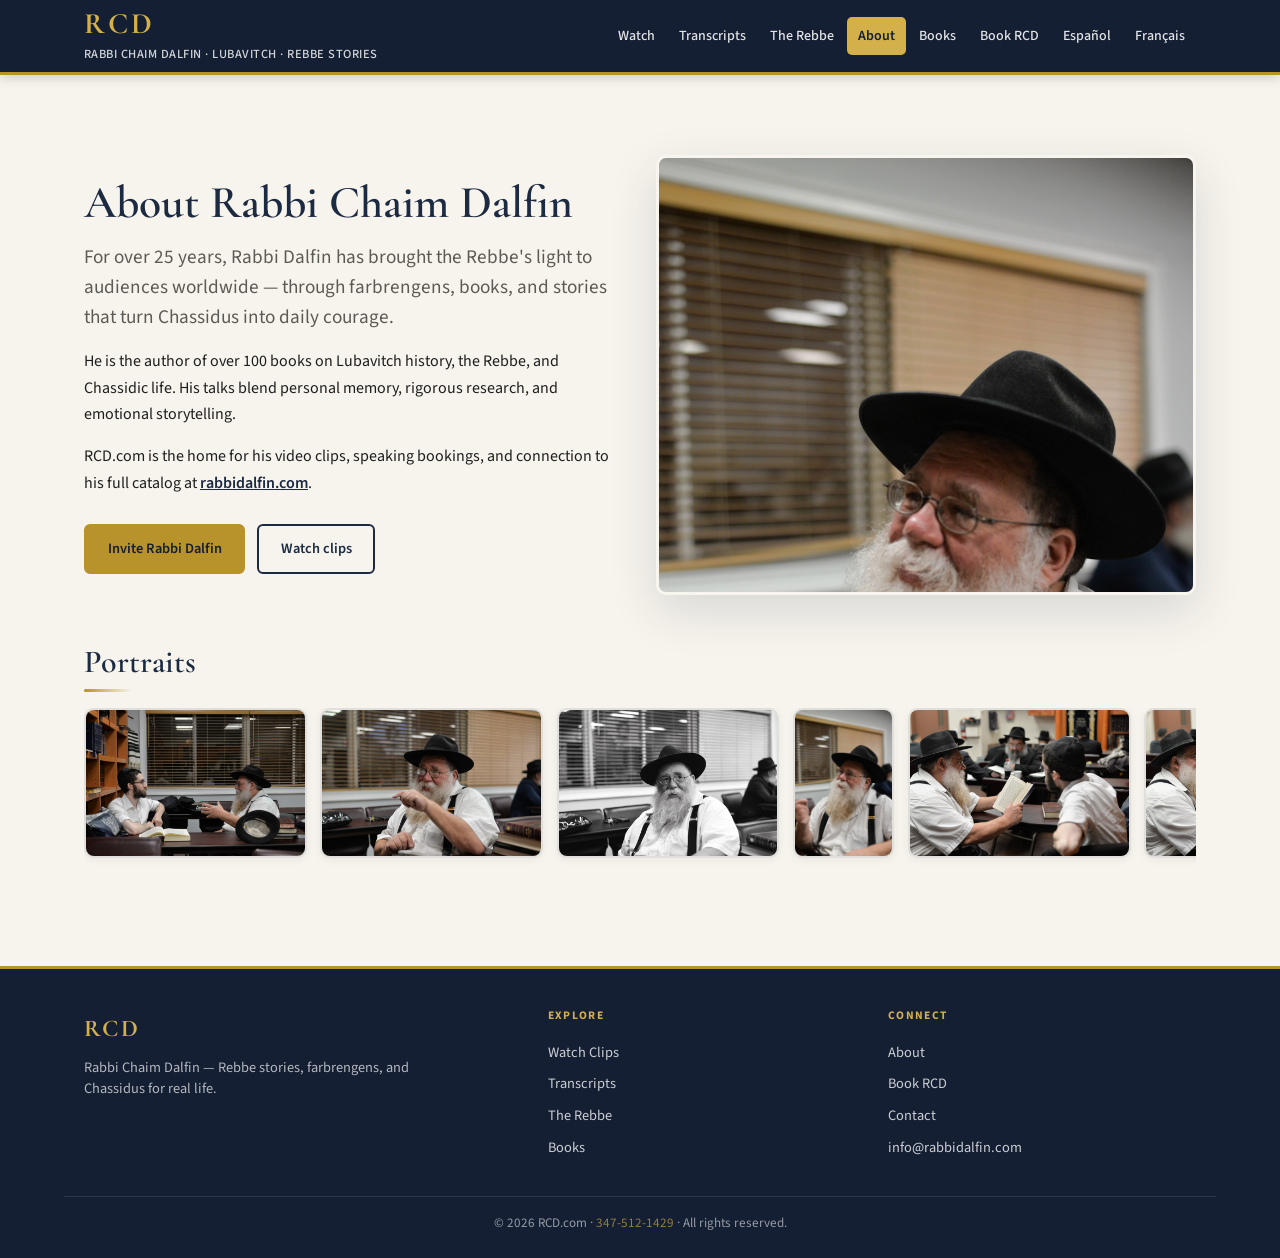
==== commit 71e829f6: "Update book count copy to over 100 books. Homepage and about page still said 60+; catalog now has 10" ====
--- a/about.html
+++ b/about.html
@@ -36,7 +36,7 @@
       <div class="prose">
         <h1>About Rabbi Chaim Dalfin</h1>
         <p class="lead">For over 25 years, Rabbi Dalfin has brought the Rebbe&apos;s light to audiences worldwide — through farbrengens, books, and stories that turn Chassidus into daily courage.</p>
-        <p>He is the author of more than 60 books on Lubavitch history, the Rebbe, and Chassidic life. His talks blend personal memory, rigorous research, and emotional storytelling.</p>
+        <p>He is the author of over 100 books on Lubavitch history, the Rebbe, and Chassidic life. His talks blend personal memory, rigorous research, and emotional storytelling.</p>
         <p>RCD.com is the home for his video clips, speaking bookings, and connection to his full catalog at <a href="https://www.rabbidalfin.com" target="_blank" rel="noopener">rabbidalfin.com</a>.</p>
         <div class="cta-row">
           <a class="btn primary" href="/book.html">Invite Rabbi Dalfin</a>
--- a/styles.css
+++ b/styles.css
@@ -450,13 +450,9 @@
   inset: 0;
   width: 100%;
   height: 100%;
+  object-fit: cover;
+  object-position: center;
   border: 0;
-}
-
-.video-wrap.vertical {
-  aspect-ratio: 9 / 16;
-  max-width: 380px;
-  margin: 1.5rem auto;
 }
 
 .video-wrap video::cue {
@@ -515,6 +511,265 @@
 .book-card:hover { box-shadow: var(--shadow-md); }
 .book-card h3 { margin-top: 0; color: var(--navy); }
 .book-card p { margin: 0; font-size: 0.92rem; color: var(--muted); }
+
+/* ── Books shop ── */
+.books-layout {
+  display: grid;
+  gap: 2rem;
+  max-width: var(--wrap);
+}
+
+@media (min-width: 900px) {
+  .books-layout {
+    grid-template-columns: 15rem 1fr;
+    align-items: start;
+  }
+}
+
+.books-sidebar {
+  background: var(--card);
+  border: 1px solid var(--border);
+  border-radius: var(--radius-lg);
+  padding: 1.25rem;
+  box-shadow: var(--shadow-sm);
+}
+
+@media (min-width: 900px) {
+  .books-sidebar { position: sticky; top: 1rem; }
+}
+
+.books-filter-title {
+  font-family: var(--font-sans);
+  font-size: 0.72rem;
+  font-weight: 700;
+  letter-spacing: 0.12em;
+  text-transform: uppercase;
+  color: var(--gold);
+  margin: 0 0 0.85rem;
+}
+
+.books-chips {
+  display: flex;
+  flex-wrap: wrap;
+  gap: 0.45rem;
+  margin-bottom: 1.25rem;
+}
+
+.books-chip {
+  font-family: var(--font-sans);
+  font-size: 0.78rem;
+  padding: 0.35rem 0.7rem;
+  border-radius: 999px;
+  border: 1px solid var(--border);
+  background: var(--bg);
+  color: var(--navy);
+  cursor: pointer;
+  transition: background 0.15s, border-color 0.15s, color 0.15s;
+}
+
+.books-chip:hover,
+.books-chip.is-active {
+  background: var(--navy);
+  border-color: var(--navy);
+  color: #fff;
+}
+
+.books-toolbar-side { margin-bottom: 0.75rem; }
+
+.books-sort-label {
+  display: block;
+  font-family: var(--font-sans);
+  font-size: 0.72rem;
+  font-weight: 700;
+  letter-spacing: 0.1em;
+  text-transform: uppercase;
+  color: var(--muted);
+  margin-bottom: 0.35rem;
+}
+
+.books-sort,
+.books-search {
+  width: 100%;
+  font-family: var(--font-sans);
+  font-size: 0.9rem;
+  padding: 0.55rem 0.75rem;
+  border: 1px solid var(--border);
+  border-radius: 6px;
+  background: #fff;
+  color: var(--text);
+}
+
+.books-count {
+  margin: 0;
+  font-family: var(--font-sans);
+  font-size: 0.82rem;
+  color: var(--muted);
+}
+
+.books-toolbar-top { margin-bottom: 1.25rem; }
+
+.books-grid {
+  display: grid;
+  grid-template-columns: repeat(auto-fill, minmax(170px, 1fr));
+  gap: 1.35rem;
+}
+
+.book-shop-card {
+  display: flex;
+  flex-direction: column;
+  background: var(--card);
+  border-radius: var(--radius);
+  overflow: hidden;
+  border: 1px solid var(--border);
+  box-shadow: var(--shadow-sm);
+  text-decoration: none;
+  color: inherit;
+  transition: transform 0.2s, box-shadow 0.2s;
+}
+
+.book-shop-card:hover {
+  transform: translateY(-3px);
+  box-shadow: var(--shadow-md);
+}
+
+.book-cover {
+  position: relative;
+  aspect-ratio: 2 / 3;
+  background: var(--bg-warm);
+  overflow: hidden;
+}
+
+.book-cover img {
+  width: 100%;
+  height: 100%;
+  object-fit: cover;
+}
+
+.book-cover-placeholder {
+  width: 100%;
+  height: 100%;
+  background: linear-gradient(145deg, var(--navy-deep), var(--navy));
+}
+
+.book-badge {
+  position: absolute;
+  top: 0.5rem;
+  left: 0.5rem;
+  font-family: var(--font-sans);
+  font-size: 0.62rem;
+  font-weight: 700;
+  letter-spacing: 0.04em;
+  text-transform: uppercase;
+  padding: 0.25rem 0.45rem;
+  border-radius: 4px;
+  color: #fff;
+  line-height: 1.2;
+  max-width: calc(100% - 1rem);
+}
+
+.badge-new { background: #2d6a4f; }
+.badge-limited { background: #9a3412; }
+.badge-default { background: var(--navy); }
+
+.book-shop-body { padding: 0.85rem 0.9rem 1rem; flex: 1; }
+
+.book-shop-category {
+  margin: 0 0 0.25rem;
+  font-family: var(--font-sans);
+  font-size: 0.68rem;
+  font-weight: 600;
+  letter-spacing: 0.06em;
+  text-transform: uppercase;
+  color: var(--gold);
+}
+
+.book-shop-body h3 {
+  margin: 0 0 0.45rem;
+  font-size: 1rem;
+  line-height: 1.25;
+  color: var(--navy);
+}
+
+.book-shop-price {
+  margin: 0;
+  font-family: var(--font-sans);
+  font-size: 0.95rem;
+  font-weight: 700;
+  color: var(--navy-deep);
+}
+
+.books-empty {
+  text-align: center;
+  color: var(--muted);
+  padding: 2rem;
+}
+
+.product-breadcrumb {
+  font-family: var(--font-sans);
+  font-size: 0.85rem;
+  margin-bottom: 1.5rem;
+  color: var(--muted);
+}
+
+.product-breadcrumb a {
+  color: var(--navy);
+  font-weight: 600;
+  text-decoration: none;
+}
+
+.product-breadcrumb a:hover { color: var(--gold); }
+
+.product-detail {
+  display: grid;
+  gap: 2rem;
+  align-items: start;
+}
+
+@media (min-width: 768px) {
+  .product-detail { grid-template-columns: minmax(220px, 320px) 1fr; }
+}
+
+.product-cover-wrap { position: relative; }
+
+.product-cover {
+  width: 100%;
+  border-radius: var(--radius);
+  box-shadow: var(--shadow-lg);
+  border: 1px solid var(--border);
+}
+
+.product-badges {
+  position: absolute;
+  top: 0.75rem;
+  left: 0.75rem;
+  display: flex;
+  flex-wrap: wrap;
+  gap: 0.35rem;
+}
+
+.product-info h1 { margin: 0 0 0.5rem; }
+
+.product-format {
+  margin: 0 0 0.75rem;
+  font-family: var(--font-sans);
+  font-size: 0.75rem;
+  font-weight: 700;
+  letter-spacing: 0.12em;
+  color: var(--muted);
+}
+
+.product-price {
+  margin: 0 0 1.25rem;
+  font-family: var(--font-sans);
+  font-size: 1.35rem;
+  font-weight: 700;
+  color: var(--navy);
+}
+
+.product-desc-muted {
+  color: var(--muted);
+  margin: 0 0 1.25rem;
+}
 
 .contact-box {
   background: var(--card);
@@ -605,6 +860,36 @@
 }
 
 .transcript-loading { color: var(--muted); }
+
+.transcript-lang-switch {
+  display: flex;
+  flex-wrap: wrap;
+  gap: 0.5rem;
+  margin-bottom: 1.25rem;
+}
+
+.transcript-lang-btn {
+  display: inline-block;
+  padding: 0.35rem 0.85rem;
+  border: 1px solid var(--border);
+  border-radius: 999px;
+  font-size: 0.9rem;
+  font-weight: 600;
+  color: var(--navy);
+  background: var(--card);
+  text-decoration: none;
+}
+
+.transcript-lang-btn:hover {
+  border-color: var(--gold);
+  color: var(--gold);
+}
+
+.transcript-lang-btn.is-active {
+  background: var(--navy);
+  border-color: var(--navy);
+  color: #fff;
+}
 
 .site-footer {
   background: var(--navy-deep);
